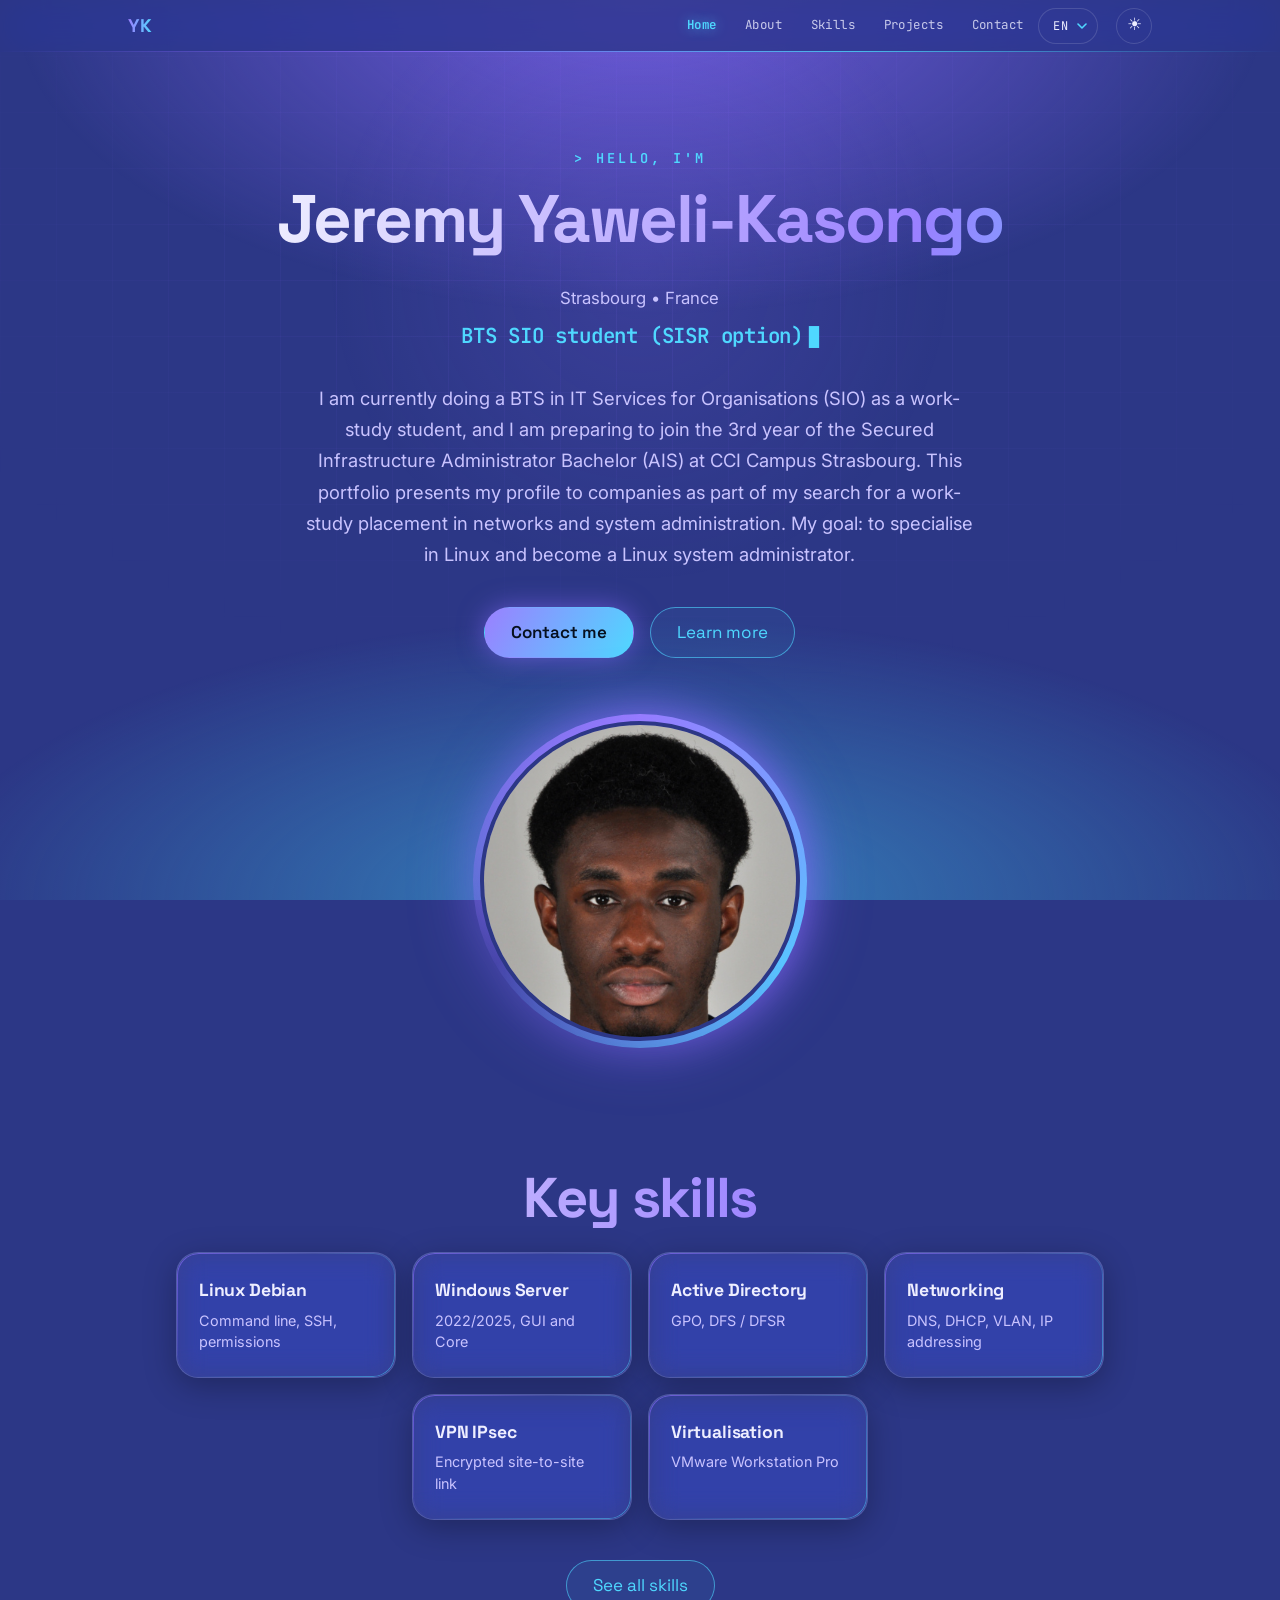
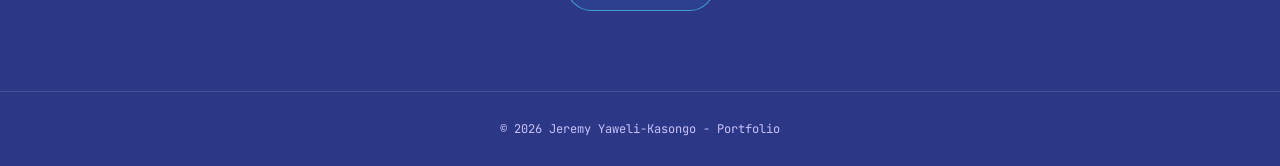
==== index.html @ b3142690 "Theme bleu plus clair Co-Authored-By: Claude Sonnet 5.5 <noreply@anthropic.com>" ====
<!DOCTYPE html>
<html lang="fr">
<head>
    <meta charset="UTF-8">
    <meta name="viewport" content="width=device-width, initial-scale=1.0">
    <meta name="description" content="Portfolio de Jeremy Yaweli-Kasongo, étudiant en BTS SIO à Strasbourg, en recherche d'alternance en réseaux et administration système.">
    <meta name="theme-color" content="#2c3786">
    <meta property="og:type" content="website">
    <meta property="og:locale" content="fr_FR">
    <meta property="og:title" content="Accueil - Portfolio Jeremy Yaweli-Kasongo">
    <meta property="og:description" content="Portfolio de Jeremy Yaweli-Kasongo, étudiant en BTS SIO à Strasbourg, en recherche d'alternance en réseaux et administration système.">
    <meta property="og:url" content="https://yaweli-kasongo.github.io/portfolio/">
    <meta property="og:image" content="https://yaweli-kasongo.github.io/portfolio/jeremy-photo.jpg">
    <meta name="twitter:card" content="summary">
    <link rel="icon" href="data:image/svg+xml,%3Csvg xmlns=%27http://www.w3.org/2000/svg%27 viewBox=%270 0 64 64%27%3E%3Crect width=%2764%27 height=%2764%27 rx=%2714%27 fill=%27%23161b45%27/%3E%3Ctext x=%2732%27 y=%2743%27 font-family=%27monospace%27 font-size=%2730%27 font-weight=%27bold%27 text-anchor=%27middle%27 fill=%27%239a80ff%27%3EYK%3C/text%3E%3C/svg%3E">
    <title>Accueil - Portfolio Jeremy Yaweli-Kasongo</title>
        <link rel="preconnect" href="https://fonts.googleapis.com">
    <link rel="preconnect" href="https://fonts.gstatic.com" crossorigin>
    <link href="https://fonts.googleapis.com/css2?family=Inter:wght@400;600;700&family=Space+Grotesk:wght@500;600;700&family=JetBrains+Mono:wght@400;500&family=Noto+Sans+Arabic:wght@400;600;700&display=swap" rel="stylesheet">
    <link rel="stylesheet" href="style.css?v=13">
    <script src="i18n.js?v=12"></script>
    <script src="script.js?v=13"></script>
</head>
<body>

<a class="skip-link" href="#contenu">Aller au contenu</a>
<div class="scanlines"></div>

<header class="navbar">
    <div class="logo">YK</div>
    <select id="lang-select" class="lang-select" aria-label="Langue">
        <option value="fr">FR</option>
        <option value="en">EN</option>
        <option value="de">DE</option>
        <option value="es">ES</option>
        <option value="pt">PT</option>
        <option value="el">EL</option>
        <option value="ru">RU</option>
        <option value="ar">AR</option>
    </select>
    <button type="button" id="theme-btn" class="theme-btn" aria-label="Changer de thème"></button>
    <input type="checkbox" id="menu-toggle" class="menu-toggle" aria-label="Ouvrir le menu">
    <label for="menu-toggle" class="menu-btn" aria-hidden="true"><span></span></label>
    <nav aria-label="Navigation principale">
        <a href="index.html" class="active" aria-current="page">Accueil</a>
        <a href="about.html">À propos</a>
        <a href="services.html">Compétences</a>
        <a href="projects.html">Projets</a>
        <a href="contact.html">Contact</a>
    </nav>
</header>

<main id="contenu">
<section class="hero">
    <div class="hero-left">
        <p class="hello">Bonjour, je suis</p>
        <h1 class="name">Jeremy Yaweli-Kasongo</h1>
        <p class="location">Strasbourg • France</p>
        <p class="role">Étudiant en BTS SIO option SISR</p>

        <p class="hero-text">
            Actuellement en BTS Services Informatiques aux Organisations en alternance,
            je me prépare à intégrer la 3e année du Bachelor Administrateur d’Infrastructures Sécurisées
            à la CCI Campus Strasbourg.
            Ce portfolio a été créé pour présenter mon profil aux entreprises dans le cadre de ma recherche
            d’alternance en réseaux et administration système.
            Mon objectif : me spécialiser dans Linux et devenir administrateur système Linux.
        </p>

        <div class="hero-buttons">
            <a href="contact.html" class="btn primary">Me contacter</a>
            <a href="about.html" class="btn secondary">En savoir plus</a>
        </div>
    </div>

    <div class="hero-right">
        <div class="photo-frame">
            <img src="jeremy-photo.jpg" alt="Photo de Jeremy Yaweli-Kasongo">
        </div>
    </div>
</section>

<section class="section skills" id="competences-cles">
    <h2>Compétences clés</h2>
    <div class="chips">
        <div class="chip"><strong>Linux Debian</strong><span>Ligne de commande, SSH, permissions</span></div>
        <div class="chip"><strong>Windows Server</strong><span>2022/2025, GUI et Core</span></div>
        <div class="chip"><strong>Active Directory</strong><span>GPO, DFS / DFSR</span></div>
        <div class="chip"><strong>Réseau</strong><span>DNS, DHCP, VLAN, adressage IP</span></div>
        <div class="chip"><strong>VPN IPsec</strong><span>Liaison chiffrée inter-sites</span></div>
        <div class="chip"><strong>Virtualisation</strong><span>VMware Workstation Pro</span></div>
    </div>
    <p class="more"><a class="btn secondary" href="services.html">Voir toutes les compétences</a></p>
</section></main>

<footer>
    <p>© 2026 Jeremy Yaweli-Kasongo - Portfolio</p>
</footer>

</body>
</html>
---- style.css ----
:root {
    --bg: #2c3786;
    --surface: #3b46a3;
    --text: #eeeeff;
    --text-soft: #c9c3ff;
    --line: rgba(255, 255, 255, 0.14);
    --accent: #9a80ff;
    --accent-rgb: 138, 107, 255;
    --accent-hover: #b6a6ff;
    --accent-text: #b6a6ff;
    --on-accent: #0c0e24;
    --nav-bg: rgba(44, 55, 134, 0.82);
    --glow: 1;
    --radius: 28px;
    --font: -apple-system, BlinkMacSystemFont, "SF Pro Display", "SF Pro Text", "Inter", "Segoe UI", Helvetica, Arial, sans-serif;
}
/* Thème clair (bouton soleil/lune) */
:root[data-theme="light"] {
    --bg: #f4f5ff;
    --surface: #ffffff;
    --text: #1d1d3a;
    --text-soft: #4c4c78;
    --line: rgba(29, 29, 58, 0.14);
    --accent: #6f4fe0;
    --accent-rgb: 111, 79, 224;
    --accent-hover: #5a3fd0;
    --accent-text: #5a3fd0;
    --on-accent: #ffffff;
    --nav-bg: rgba(244, 245, 255, 0.82);
    --glow: 0.3;
}

/* ---------------- GLOBAL ---------------- */

* {
    box-sizing: border-box;
}

html, body {
    margin: 0;
    padding: 0;
}

html {
    scroll-behavior: smooth;
    scrollbar-color: var(--accent) var(--bg);
    scrollbar-width: thin;
}

body {
    font-family: var(--font);
    background: var(--bg);
    color: var(--text);
    overflow-x: hidden;
    min-height: 100vh;
    display: flex;
    flex-direction: column;
    -webkit-font-smoothing: antialiased;
    -moz-osx-font-smoothing: grayscale;
    line-height: 1.5;
}

main {
    flex: 1;
}

a {
    color: var(--accent-text);
}

a:focus-visible,
.btn:focus-visible {
    outline: 3px solid rgba(var(--accent-rgb), 0.7);
    outline-offset: 3px;
    border-radius: 6px;
}

/* Lueurs de fond violette et bleue */
body::before {
    content: "";
    position: fixed;
    inset: 0;
    z-index: -1;
    pointer-events: none;
    background:
        radial-gradient(ellipse 70% 50% at 50% 0%, rgba(var(--accent-rgb), 0.7), transparent 70%),
        radial-gradient(ellipse 80% 45% at 50% 100%, rgba(60, 180, 225, 0.6), transparent 70%);
    opacity: var(--glow);
}

::-webkit-scrollbar { width: 10px; }
::-webkit-scrollbar-track { background: var(--bg); }
::-webkit-scrollbar-thumb { background: var(--accent); border-radius: 6px; }

/* Effet scanlines retiré dans ce style (l'élément reste dans le HTML) */
.scanlines {
    display: none;
}

/* Lien d'évitement (accessibilité clavier) */
.skip-link {
    position: absolute;
    left: 12px;
    top: -60px;
    z-index: 1000;
    padding: 10px 16px;
    border-radius: 980px;
    background: var(--accent);
    color: var(--on-accent);
    font-weight: 600;
    text-decoration: none;
    transition: top 0.2s;
}

.skip-link:focus {
    top: 12px;
}

/* ---------------- NAVBAR ---------------- */

.navbar {
    position: sticky;
    top: 0;
    z-index: 100;
    display: flex;
    justify-content: space-between;
    align-items: center;
    min-height: 52px;
    padding: 0 max(22px, calc((100vw - 1024px) / 2));
    background: var(--nav-bg);
    -webkit-backdrop-filter: saturate(180%) blur(20px);
    backdrop-filter: saturate(180%) blur(20px);
    border-bottom: 1px solid var(--line);
}

.logo {
    font-size: 1.15rem;
    font-weight: 600;
    letter-spacing: -0.01em;
    color: var(--text);
}

.logo span {
    color: var(--accent);
}

.navbar nav {
    display: flex;
    gap: 28px;
}

.navbar nav a {
    color: var(--text);
    opacity: 0.8;
    font-size: 0.8125rem;
    text-decoration: none;
    transition: opacity 0.2s;
}

.navbar nav a:hover,
.navbar nav a.active {
    opacity: 1;
}

.navbar nav a.active {
    font-weight: 600;
}

/* Bouton menu (mobile) : masqué sur ordinateur */
.menu-toggle,
.menu-btn {
    display: none;
}

/* ---------------- HERO ---------------- */

.hero {
    display: flex;
    flex-direction: column;
    align-items: center;
    justify-content: center;
    gap: 56px;
    padding: 96px 22px 80px;
    text-align: center;
}

.hero-left {
    max-width: 820px;
    animation: fadeUp 0.9s ease both;
}

.hello {
    margin: 0 0 10px;
    font-size: 1.3rem;
    font-weight: 600;
    color: var(--text-soft);
}

.name {
    margin: 0;
    font-size: clamp(2rem, 7.4vw, 5rem);
    font-weight: 700;
    letter-spacing: -0.03em;
    line-height: 1.05;
    white-space: nowrap;
    color: var(--text);
}

.location {
    margin: 18px 0 0;
    font-size: 1.05rem;
    color: var(--text-soft);
}

.role {
    margin: 8px 0 0;
    font-size: clamp(1.15rem, 2.4vw, 1.6rem);
    font-weight: 600;
    letter-spacing: -0.01em;
    color: var(--accent-text);
}

.hero-text {
    max-width: 680px;
    margin: 32px auto 0;
    font-size: 1.15rem;
    line-height: 1.7;
    color: var(--text-soft);
}

/* ---------------- BOUTONS ---------------- */

.hero-buttons {
    margin-top: 36px;
    display: flex;
    gap: 16px;
    justify-content: center;
    flex-wrap: wrap;
}

.btn {
    display: inline-block;
    padding: 12px 26px;
    border-radius: 980px;
    font-size: 1.0625rem;
    font-weight: 400;
    text-decoration: none;
    border: 1px solid transparent;
    transition: background 0.25s, color 0.25s, border-color 0.25s;
}

.btn.primary {
    background: var(--accent);
    color: var(--on-accent);
}

.btn.primary:hover {
    background: var(--accent-hover);
}

.btn.secondary {
    color: var(--accent-text);
    border-color: var(--accent-text);
    background: transparent;
}

.btn.secondary:hover {
    background: var(--accent-text);
    color: var(--on-accent);
}

/* ---------------- PHOTO ---------------- */

.hero-right {
    display: flex;
    justify-content: center;
    animation: fadeUp 1.1s 0.15s ease both;
}

.photo-frame {
    width: 320px;
    height: 320px;
    border-radius: 50%;
    overflow: hidden;
    background: var(--surface);
    box-shadow: 0 0 60px rgba(var(--accent-rgb), 0.45), 0 30px 60px rgba(0, 0, 0, 0.35);
}

.photo-frame img {
    width: 100%;
    height: 100%;
    object-fit: cover;
    object-position: center 20%;
    display: block;
}

/* ---------------- SECTIONS ---------------- */

.section {
    max-width: 1080px;
    margin: 0 auto;
    padding: 96px 22px 80px;
    text-align: center;
    min-height: 55vh;
    animation: fadeUp 0.8s ease both;
}

.section h2 {
    margin: 0 0 24px;
    font-size: clamp(2rem, 5.2vw, 3.5rem);
    font-weight: 700;
    letter-spacing: -0.03em;
    line-height: 1.08;
    color: var(--text);
}

.section .text {
    max-width: 760px;
    margin: 0 auto 56px;
    font-size: 1.2rem;
    line-height: 1.7;
    color: var(--text-soft);
}

/* ---------------- CARTES ---------------- */

.cards {
    display: flex;
    flex-wrap: wrap;
    gap: 24px;
    justify-content: center;
}

.card {
    width: 320px;
    padding: 36px 32px;
    border-radius: var(--radius);
    background: var(--surface);
    text-align: left;
    transition: transform 0.35s ease, box-shadow 0.35s ease;
}

.card:hover {
    transform: scale(1.02);
    box-shadow: 0 0 40px rgba(var(--accent-rgb), 0.35), 0 18px 40px rgba(0, 0, 0, 0.3);
}

.card.wide {
    width: 100%;
    max-width: 500px;
    padding: 40px 36px;
}

.card h3 {
    margin: 0 0 14px;
    font-size: 1.4rem;
    font-weight: 700;
    letter-spacing: -0.015em;
    line-height: 1.25;
    color: var(--text);
}

.card.wide h3 {
    font-size: 1.6rem;
}

.card p {
    margin: 0 0 16px;
    font-size: 1.0625rem;
    line-height: 1.65;
    color: var(--text-soft);
}

.card ul {
    margin: 0 0 20px;
    padding-left: 20px;
    font-size: 1.0625rem;
    line-height: 1.65;
    color: var(--text-soft);
}

.card li {
    margin-bottom: 12px;
}

.card li:last-child {
    margin-bottom: 0;
}

.card li::marker {
    color: var(--accent);
}

/* Petit titre au-dessus des cartes projet */
.badge {
    display: block;
    margin-bottom: 10px;
    font-size: 0.8125rem;
    font-weight: 600;
    letter-spacing: 0.02em;
    text-transform: uppercase;
    color: var(--accent-hover);
}

/* Étiquettes d'outils (page Projets) */
.tags {
    display: flex;
    flex-wrap: wrap;
    gap: 8px;
    margin-top: 24px;
}

.tag {
    padding: 5px 12px;
    border-radius: 980px;
    background: rgba(var(--accent-rgb), 0.12);
    border: 1px solid rgba(var(--accent-rgb), 0.45);
    font-size: 0.8125rem;
    color: var(--text);
}

/* Liste de coordonnées (page Contact) */
.contact-list {
    list-style: none;
    margin: 0;
    padding: 0;
    font-size: 1.0625rem;
    line-height: 2.1;
}

.contact-list .label {
    font-weight: 600;
    color: var(--text);
}

.contact-list a {
    color: var(--accent-text);
    text-decoration: none;
}

.contact-list a:hover {
    text-decoration: underline;
}

/* ---------------- FOOTER ---------------- */

footer {
    padding: 28px 22px;
    border-top: 1px solid var(--line);
    text-align: center;
    font-size: 0.8125rem;
    color: var(--text-soft);
}

footer p {
    margin: 0;
}

/* ---------------- ANIMATIONS ---------------- */

@keyframes fadeUp {
    from { opacity: 0; transform: translateY(24px); }
    to   { opacity: 1; transform: none; }
}

/* Respect des préférences d'accessibilité */
@media (prefers-reduced-motion: reduce) {
    *, *::before, *::after {
        animation: none !important;
        transition: none !important;
    }
}

/* ---------------- RESPONSIVE ---------------- */

@media (max-width: 900px) {
    .hero {
        padding: 64px 22px 56px;
        gap: 40px;
    }

    .photo-frame {
        width: 240px;
        height: 240px;
    }

    .section {
        padding: 64px 20px 56px;
    }

    .card {
        width: 100%;
        max-width: 480px;
    }
}

/* ---------------- MENU MOBILE ---------------- */

@media (max-width: 700px) {
    .navbar {
        flex-wrap: wrap;
        padding: 0 20px;
    }

    .logo {
        line-height: 52px;
    }

    .menu-toggle {
        display: block;
        position: absolute;
        top: 4px;
        right: 12px;
        width: 44px;
        height: 44px;
        margin: 0;
        opacity: 0;
        z-index: 2;
        cursor: pointer;
    }

    .menu-btn {
        display: flex;
        align-items: center;
        justify-content: center;
        width: 44px;
        height: 44px;
    }

    .menu-btn span,
    .menu-btn span::before,
    .menu-btn span::after {
        content: "";
        display: block;
        width: 18px;
        height: 1.5px;
        background: var(--text);
        position: relative;
        transition: transform 0.3s, background 0.3s;
    }

    .menu-btn span::before { position: absolute; top: -6px; }
    .menu-btn span::after  { position: absolute; top: 6px; }

    .menu-toggle:focus-visible + .menu-btn {
        outline: 3px solid rgba(var(--accent-rgb), 0.7);
        border-radius: 8px;
    }

    .navbar nav {
        display: none;
        width: 100%;
        flex-direction: column;
        gap: 0;
        padding-bottom: 12px;
    }

    .menu-toggle:checked ~ nav {
        display: flex;
    }

    .menu-toggle:checked + .menu-btn span {
        background: transparent;
    }

    .menu-toggle:checked + .menu-btn span::before {
        top: 0;
        transform: rotate(45deg);
    }

    .menu-toggle:checked + .menu-btn span::after {
        top: 0;
        transform: rotate(-45deg);
    }

    .navbar nav a {
        padding: 14px 0;
        font-size: 1.0625rem;
        border-top: 1px solid var(--line);
    }
}

/* ---------------- BOUTON THEME ---------------- */

.logo {
    margin-right: auto;
}

.navbar nav {
    order: 2;
}

.theme-btn {
    order: 3;
    width: 36px;
    height: 36px;
    margin-left: 18px;
    padding: 0;
    border: 1px solid var(--line);
    border-radius: 50%;
    background: transparent;
    color: var(--text);
    font-size: 1.05rem;
    line-height: 1;
    cursor: pointer;
    transition: background 0.2s, border-color 0.2s;
}

.theme-btn:hover {
    background: rgba(var(--accent-rgb), 0.15);
    border-color: var(--accent);
}

.theme-btn:focus-visible {
    outline: 3px solid rgba(var(--accent-rgb), 0.7);
    outline-offset: 2px;
}

/* ---------------- COMPETENCES CLES (accueil) ---------------- */

.section.skills {
    min-height: 0;
    padding-top: 40px;
}

.chips {
    display: flex;
    flex-wrap: wrap;
    gap: 16px;
    justify-content: center;
    margin-bottom: 40px;
}

.chip {
    display: flex;
    flex-direction: column;
    gap: 6px;
    width: 220px;
    padding: 24px 22px;
    border-radius: 22px;
    background: var(--surface);
    text-align: left;
    transition: transform 0.3s ease, box-shadow 0.3s ease;
}

.chip:hover {
    transform: translateY(-4px);
    box-shadow: 0 0 30px rgba(var(--accent-rgb), 0.35);
}

.chip strong {
    font-size: 1.1rem;
    letter-spacing: -0.01em;
    color: var(--text);
}

.chip span {
    font-size: 0.9rem;
    line-height: 1.5;
    color: var(--text-soft);
}

.more {
    margin: 0;
}

@media (max-width: 700px) {
    .theme-btn {
        position: absolute;
        top: 8px;
        right: 60px;
        margin: 0;
    }

    .chip {
        width: 100%;
        max-width: 420px;
    }
}
/* =====================================================================
   THEME FUTURISTE (par-dessus la mise en page Apple)
   ===================================================================== */

:root {
    --cyan: #4fd8ff;
    --cyan-rgb: 79, 216, 255;
    --glass: rgba(255, 255, 255, 0.06);
    --glass-border: rgba(255, 255, 255, 0.14);
    --card-shadow: 0 8px 32px rgba(0, 0, 0, 0.28);
    --on-grad: #06101f;
    --font-head: "Space Grotesk", "Inter", -apple-system, "Segoe UI", sans-serif;
    --font-mono: "JetBrains Mono", "Consolas", monospace;
}

:root[data-theme="light"] {
    --cyan: #0b7da3;
    --cyan-rgb: 11, 125, 163;
    --glass: rgba(255, 255, 255, 0.7);
    --glass-border: rgba(111, 79, 224, 0.28);
    --card-shadow: 0 8px 28px rgba(60, 40, 140, 0.14);
    --on-grad: #ffffff;
}

::selection {
    background: rgba(var(--accent-rgb), 0.45);
    color: var(--text);
}

h1, h2, h3, .logo, .btn, .chip strong {
    font-family: var(--font-head);
}

/* ---- Fond : grille animée + halo qui suit la souris ---- */
.scanlines {
    display: block;
    position: fixed;
    inset: 0;
    z-index: -1;
    pointer-events: none;
    background-image:
        linear-gradient(rgba(var(--accent-rgb), 0.09) 1px, transparent 1px),
        linear-gradient(90deg, rgba(var(--accent-rgb), 0.09) 1px, transparent 1px);
    background-size: 56px 56px;
    -webkit-mask-image: radial-gradient(ellipse 80% 70% at 50% 25%, #000 15%, transparent 75%);
    mask-image: radial-gradient(ellipse 80% 70% at 50% 25%, #000 15%, transparent 75%);
    animation: gridDrift 24s linear infinite;
}

@keyframes gridDrift {
    to { background-position: 56px 56px; }
}

body::after {
    content: "";
    position: fixed;
    inset: 0;
    z-index: -1;
    pointer-events: none;
    background: radial-gradient(520px circle at var(--mx, 50%) var(--my, 30%), rgba(var(--accent-rgb), 0.16), transparent 60%);
}

/* ---- Barre de navigation ---- */
.navbar {
    border-bottom: 1px solid transparent;
    border-image: linear-gradient(90deg, transparent, rgba(var(--accent-rgb), 0.8), rgba(var(--cyan-rgb), 0.8), transparent) 1;
}

.logo {
    font-weight: 700;
    letter-spacing: 0.06em;
    background: linear-gradient(90deg, var(--accent), var(--cyan));
    -webkit-background-clip: text;
    background-clip: text;
    color: transparent;
}

.navbar nav a {
    font-family: var(--font-mono);
    font-size: 0.78rem;
    letter-spacing: 0.04em;
}

.navbar nav a.active {
    color: var(--cyan);
    text-shadow: 0 0 12px rgba(var(--cyan-rgb), 0.6);
}

/* ---- Accueil ---- */
.hello {
    font-family: var(--font-mono);
    font-size: 0.85rem;
    letter-spacing: 0.22em;
    text-transform: uppercase;
    color: var(--cyan);
}

.hello::before {
    content: "> ";
}

.name {
    background: linear-gradient(100deg, var(--text) 0%, var(--accent) 40%, var(--cyan) 65%, var(--text) 100%);
    background-size: 220% auto;
    -webkit-background-clip: text;
    background-clip: text;
    color: transparent;
    animation: shine 9s linear infinite;
}

@keyframes shine {
    to { background-position: 220% center; }
}

.role {
    font-family: var(--font-mono);
    font-size: clamp(1rem, 2.2vw, 1.3rem);
    color: var(--cyan);
}

.role::after {
    content: "\2588";
    margin-left: 6px;
    font-size: 0.8em;
    animation: blink 1.1s steps(1) infinite;
}

@keyframes blink {
    50% { opacity: 0; }
}

/* Anneau lumineux qui tourne autour de la photo */
.hero-right {
    position: relative;
    padding: 7px;
}

.hero-right::before {
    content: "";
    position: absolute;
    inset: 0;
    border-radius: 50%;
    background: conic-gradient(from 0deg, var(--accent), var(--cyan), rgba(var(--accent-rgb), 0.1), var(--accent));
    filter: drop-shadow(0 0 20px rgba(var(--accent-rgb), 0.7));
    animation: spin 6s linear infinite;
}

@keyframes spin {
    to { transform: rotate(360deg); }
}

.photo-frame {
    position: relative;
    z-index: 1;
    border: 4px solid var(--bg);
    box-shadow: 0 0 70px rgba(var(--accent-rgb), 0.45);
}

/* ---- Titres de sections ---- */
.section h2 {
    background: linear-gradient(90deg, var(--text), var(--accent) 65%, var(--cyan));
    -webkit-background-clip: text;
    background-clip: text;
    color: transparent;
}

/* ---- Cartes en verre avec bordure lumineuse ---- */
.card,
.chip {
    position: relative;
    background: var(--glass);
    border: 1px solid var(--glass-border);
    -webkit-backdrop-filter: blur(14px) saturate(140%);
    backdrop-filter: blur(14px) saturate(140%);
    box-shadow: var(--card-shadow), inset 0 1px 0 rgba(255, 255, 255, 0.08);
}

.card::before,
.chip::before {
    content: "";
    position: absolute;
    inset: 0;
    border-radius: inherit;
    padding: 1px;
    background: linear-gradient(135deg, rgba(var(--accent-rgb), 0.9), transparent 40%, rgba(var(--cyan-rgb), 0.7));
    -webkit-mask: linear-gradient(#000 0 0) content-box, linear-gradient(#000 0 0);
    -webkit-mask-composite: xor;
    mask: linear-gradient(#000 0 0) content-box exclude, linear-gradient(#000 0 0);
    pointer-events: none;
    opacity: 0.75;
    transition: opacity 0.3s;
}

.card:hover,
.chip:hover {
    transform: translateY(-6px);
    box-shadow: 0 0 44px rgba(var(--accent-rgb), 0.4), 0 18px 40px rgba(0, 0, 0, 0.3);
}

.card:hover::before,
.chip:hover::before {
    opacity: 1;
}

.badge {
    font-family: var(--font-mono);
    font-size: 0.72rem;
    letter-spacing: 0.08em;
    padding: 3px 10px;
    border: 1px solid rgba(var(--cyan-rgb), 0.45);
    border-radius: 6px;
    background: rgba(var(--cyan-rgb), 0.1);
    color: var(--cyan);
}

.tag {
    font-family: var(--font-mono);
    font-size: 0.75rem;
    background: rgba(var(--accent-rgb), 0.14);
    border: 1px solid rgba(var(--accent-rgb), 0.4);
    color: var(--text);
}

/* ---- Boutons ---- */
.btn.primary {
    border-color: transparent;
    background: linear-gradient(120deg, var(--accent), var(--cyan));
    color: var(--on-grad);
    font-weight: 600;
    box-shadow: 0 0 26px rgba(var(--accent-rgb), 0.55);
}

.btn.primary:hover {
    background: linear-gradient(120deg, var(--accent), var(--cyan));
    transform: translateY(-3px);
    box-shadow: 0 0 40px rgba(var(--cyan-rgb), 0.6);
}

.btn.secondary {
    color: var(--cyan);
    border-color: rgba(var(--cyan-rgb), 0.6);
    background: rgba(var(--cyan-rgb), 0.06);
}

.btn.secondary:hover {
    background: rgba(var(--cyan-rgb), 0.18);
    color: var(--text);
    transform: translateY(-3px);
    box-shadow: 0 0 28px rgba(var(--cyan-rgb), 0.4);
}

.contact-list .label {
    font-family: var(--font-mono);
    color: var(--cyan);
}

footer {
    font-family: var(--font-mono);
    font-size: 0.75rem;
}

/* ---- Apparition au defilement (ajoutee par script.js) ---- */
.reveal {
    opacity: 0;
    transform: translateY(28px);
    transition: opacity 0.7s ease, transform 0.7s ease;
}

.reveal.in {
    opacity: 1;
    transform: none;
}
/* Evite un double fondu : les elements apparaissent un par un via script.js */
.section {
    animation: none;
}

/* =====================================================================
   MISES EN PAGE PROPRES A CHAQUE PAGE
   ===================================================================== */

/* ---- Elements communs : pastilles ---- */
.pills {
    display: flex;
    flex-wrap: wrap;
    gap: 10px;
    justify-content: center;
}

.pill {
    padding: 8px 16px;
    border-radius: 999px;
    background: rgba(var(--accent-rgb), 0.14);
    border: 1px solid rgba(var(--accent-rgb), 0.4);
    font-size: 0.92rem;
    line-height: 1.4;
    color: var(--text);
}

.sub {
    margin: 48px 0 18px;
    font-family: var(--font-mono);
    font-size: 0.85rem;
    letter-spacing: 0.2em;
    text-transform: uppercase;
    color: var(--cyan);
}

/* ---- A PROPOS : frise chronologique ---- */
.timeline {
    position: relative;
    list-style: none;
    max-width: 880px;
    margin: 0 auto 48px;
    padding: 0;
    text-align: left;
}

.timeline::before {
    content: "";
    position: absolute;
    top: 14px;
    bottom: 14px;
    left: calc(170px + 14px);
    width: 2px;
    background: linear-gradient(var(--accent), var(--cyan));
    opacity: 0.6;
}

.tl-item {
    display: grid;
    grid-template-columns: 170px 28px 1fr;
    align-items: start;
    margin-bottom: 22px;
}

.tl-date {
    padding: 18px 12px 0 0;
    text-align: right;
    font-family: var(--font-mono);
    font-size: 0.8rem;
    line-height: 1.4;
    color: var(--cyan);
}

.tl-dot {
    position: relative;
    z-index: 1;
    width: 14px;
    height: 14px;
    margin: 22px auto 0;
    border-radius: 50%;
    background: var(--cyan);
    box-shadow: 0 0 14px rgba(var(--cyan-rgb), 0.9);
}

.tl-item.next .tl-dot {
    background: var(--accent);
    box-shadow: 0 0 18px rgba(var(--accent-rgb), 1);
    animation: pulseDot 2s ease-in-out infinite;
}

@keyframes pulseDot {
    50% { transform: scale(1.5); }
}

.timeline .card {
    width: auto;
    padding: 18px 24px;
}

.timeline .card h3 {
    margin: 0 0 4px;
    font-size: 1.1rem;
}

.timeline .card p {
    margin: 0;
    font-size: 0.95rem;
    color: var(--text-soft);
}

.timeline .tl-item.next .card {
    border-color: rgba(var(--accent-rgb), 0.7);
    box-shadow: 0 0 34px rgba(var(--accent-rgb), 0.3);
}

.goal {
    width: auto;
    max-width: 780px;
    margin: 0 auto;
    padding: 36px 40px;
    text-align: center;
}

.goal h3 {
    font-size: 1.5rem;
    background: linear-gradient(90deg, var(--accent), var(--cyan));
    -webkit-background-clip: text;
    background-clip: text;
    color: transparent;
}

.goal p {
    font-size: 1.1rem;
    margin-bottom: 12px;
}

.goal p:last-child {
    margin-bottom: 0;
    color: var(--text);
    font-weight: 600;
}

/* ---- COMPETENCES : grille de blocs ---- */
.skill-grid {
    display: grid;
    grid-template-columns: repeat(auto-fit, minmax(300px, 1fr));
    gap: 22px;
    max-width: 1040px;
    margin: 0 auto;
}

.skill-block {
    width: auto;
    padding: 28px 26px;
}

.skill-block .pills {
    justify-content: flex-start;
}

.skill-block .num {
    display: block;
    margin-bottom: 6px;
    font-family: var(--font-mono);
    font-size: 0.8rem;
    letter-spacing: 0.2em;
    color: var(--cyan);
}

.skill-block h3 {
    margin-bottom: 16px;
    font-size: 1.35rem;
}

/* ---- PROJETS : grands panneaux a deux colonnes ---- */
.case-list {
    display: flex;
    flex-direction: column;
    gap: 28px;
    max-width: 1040px;
    margin: 0 auto;
}

.case {
    display: grid;
    grid-template-columns: 1fr 1fr;
    gap: 36px;
    width: 100%;
    padding: 38px 40px;
    text-align: left;
}

.case:nth-child(even) .case-head {
    order: 2;
}

.case:hover {
    transform: translateY(-3px);
}

.case h3 {
    font-size: 1.55rem;
    line-height: 1.25;
}

.case-points {
    margin: 0;
    align-self: center;
}

.case-points li {
    margin-bottom: 14px;
}

/* ---- CONTACT : grande carte centrale ---- */
.contact-card {
    width: auto;
    max-width: 640px;
    margin: 0 auto;
    padding: 44px 40px;
    text-align: center;
}

.contact-actions {
    display: flex;
    flex-wrap: wrap;
    gap: 14px;
    justify-content: center;
    margin-bottom: 32px;
}

.contact-card .contact-list {
    padding-top: 24px;
    border-top: 1px solid var(--glass-border);
    text-align: left;
    display: inline-block;
}

/* ---- Mobile ---- */
@media (max-width: 800px) {
    .case {
        grid-template-columns: 1fr;
        gap: 22px;
        padding: 28px 24px;
    }

    .case:nth-child(even) .case-head {
        order: 0;
    }
}

@media (max-width: 700px) {
    .timeline::before {
        left: 11px;
    }

    .tl-item {
        grid-template-columns: 24px 1fr;
        grid-template-areas: "dot date" "dot body";
        column-gap: 12px;
    }

    .tl-dot { grid-area: dot; margin: 6px 0 0; }
    .tl-date { grid-area: date; padding: 0 0 6px; text-align: left; }
    .tl-body { grid-area: body; }

    .goal,
    .contact-card {
        padding: 28px 22px;
    }

    .skill-grid {
        grid-template-columns: 1fr;
    }
}
/* ---- Liste de choix de la langue ---- */
.lang-select {
    order: 3;
    height: 36px;
    margin-left: 14px;
    padding: 0 28px 0 14px;
    border: 1px solid var(--line);
    border-radius: 999px;
    background-color: transparent;
    background-image: url("data:image/svg+xml,%3Csvg xmlns='http://www.w3.org/2000/svg' width='10' height='6' viewBox='0 0 10 6'%3E%3Cpath d='M1 1l4 4 4-4' fill='none' stroke='%234fd8ff' stroke-width='1.6' stroke-linecap='round' stroke-linejoin='round'/%3E%3C/svg%3E");
    background-repeat: no-repeat;
    background-position: right 10px center;
    color: var(--text);
    font-family: var(--font-mono);
    font-size: 0.75rem;
    letter-spacing: 0.06em;
    cursor: pointer;
    -webkit-appearance: none;
    appearance: none;
    transition: background-color 0.2s, border-color 0.2s;
}

.lang-select:hover {
    background-color: rgba(var(--accent-rgb), 0.15);
    border-color: var(--accent);
}

.lang-select:focus-visible {
    outline: 3px solid rgba(var(--accent-rgb), 0.7);
    outline-offset: 2px;
}

.lang-select option {
    background: #2c3786;
    color: #eeeeff;
}

:root[data-theme="light"] .lang-select option {
    background: #ffffff;
    color: #1d1d3a;
}

@media (max-width: 700px) {
    .lang-select {
        position: absolute;
        top: 8px;
        right: 108px;
        margin: 0;
    }
}
/* =====================================================================
   LANGUES : police arabe et affichage de droite a gauche (RTL)
   ===================================================================== */

:root[lang="ar"] {
    --font: "Noto Sans Arabic", "Segoe UI", Tahoma, sans-serif;
    --font-head: "Noto Sans Arabic", "Segoe UI", Tahoma, sans-serif;
    --font-mono: "Noto Sans Arabic", "Segoe UI", Tahoma, sans-serif;
}

/* L'espacement entre lettres casse la liaison des lettres arabes */
:root[lang="ar"] * {
    letter-spacing: 0 !important;
}

:root[dir="rtl"] .logo { margin-right: 0; margin-left: auto; }
:root[dir="rtl"] .theme-btn,
:root[dir="rtl"] .lang-select { margin-left: 0; margin-right: 14px; }

:root[dir="rtl"] .lang-select {
    padding: 0 14px 0 28px;
    background-position: left 10px center;
}

:root[dir="rtl"] .card,
:root[dir="rtl"] .case,
:root[dir="rtl"] .skill-block,
:root[dir="rtl"] .timeline,
:root[dir="rtl"] .contact-card .contact-list {
    text-align: right;
}

:root[dir="rtl"] .card ul,
:root[dir="rtl"] .case-points {
    padding-left: 0;
    padding-right: 22px;
}

/* Frise : la ligne et les dates passent a droite */
:root[dir="rtl"] .timeline::before {
    left: auto;
    right: calc(170px + 14px);
}

:root[dir="rtl"] .tl-date {
    padding: 18px 0 0 12px;
    text-align: left;
}

@media (max-width: 700px) {
    :root[dir="rtl"] .timeline::before {
        right: 11px;
        left: auto;
    }

    :root[dir="rtl"] .tl-date {
        padding: 0 0 6px;
        text-align: right;
    }

    :root[dir="rtl"] .theme-btn,
    :root[dir="rtl"] .lang-select {
        margin: 0;
    }

    :root[dir="rtl"] .theme-btn { right: auto; left: 60px; }
    :root[dir="rtl"] .lang-select { right: auto; left: 108px; }
    :root[dir="rtl"] .menu-toggle { right: auto; left: 12px; }
}
/* ---- Correctif : le degrade du nom doit couvrir tout le texte (grand ecran) ---- */
.name {
    display: inline-block;
    max-width: none;
    padding: 0.06em 0.04em 0.16em;
    line-height: 1.12;
    font-size: clamp(1.7rem, 5.6vw, 4.2rem);
}

.hero-left {
    max-width: 960px;
}
/* ---- Frise : liste des missions dans une carte ---- */
.timeline .card ul.tl-points {
    margin: 12px 0 0;
    padding-left: 20px;
    font-size: 0.92rem;
    line-height: 1.55;
    color: var(--text-soft);
}

.timeline .card ul.tl-points li {
    margin-bottom: 6px;
}

:root[dir="rtl"] .timeline .card ul.tl-points {
    padding-left: 0;
    padding-right: 20px;
}
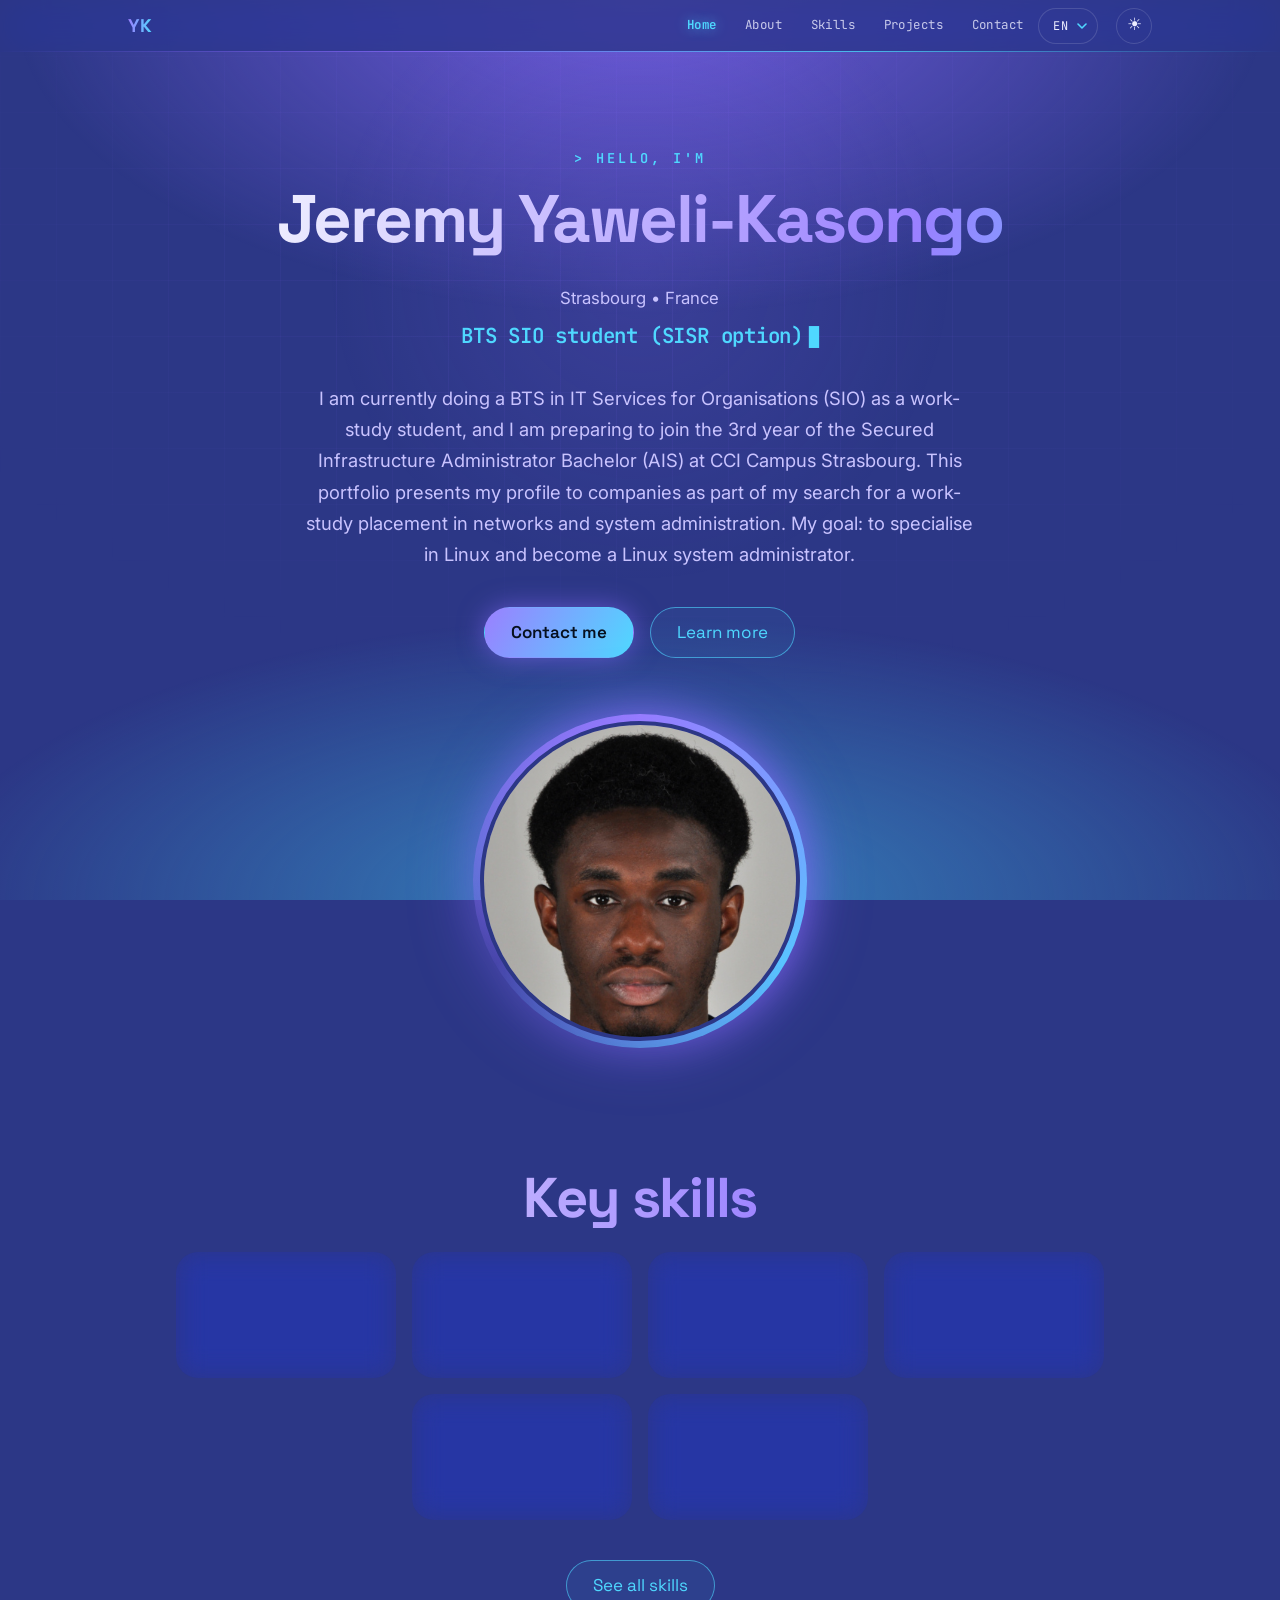
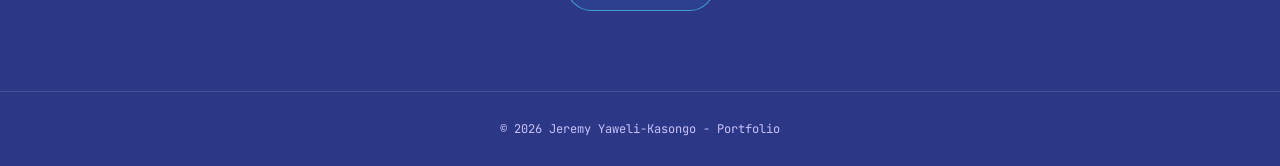
==== commit 726a8ba8: "Competences: blocs cliquables avec fenetre et fond assombri; correction og:image Co-Authored-By: Cla" ====
--- a/index.html
+++ b/index.html
@@ -17,9 +17,9 @@
         <link rel="preconnect" href="https://fonts.googleapis.com">
     <link rel="preconnect" href="https://fonts.gstatic.com" crossorigin>
     <link href="https://fonts.googleapis.com/css2?family=Inter:wght@400;600;700&family=Space+Grotesk:wght@500;600;700&family=JetBrains+Mono:wght@400;500&family=Noto+Sans+Arabic:wght@400;600;700&display=swap" rel="stylesheet">
-    <link rel="stylesheet" href="style.css?v=13">
-    <script src="i18n.js?v=12"></script>
-    <script src="script.js?v=13"></script>
+    <link rel="stylesheet" href="style.css?v=14">
+    <script src="i18n.js?v=14"></script>
+    <script src="script.js?v=14"></script>
 </head>
 <body>
 
--- a/style.css
+++ b/style.css
@@ -1371,4 +1371,167 @@
 :root[dir="rtl"] .timeline .card ul.tl-points {
     padding-left: 0;
     padding-right: 20px;
+}
+/* =====================================================================
+   COMPETENCES : blocs cliquables + fenetre avec fond assombri
+   ===================================================================== */
+
+.skill-block {
+    cursor: pointer;
+    min-height: 150px;
+    justify-content: space-between;
+}
+
+.skill-block:focus-visible {
+    outline: 3px solid rgba(var(--accent-rgb), 0.8);
+    outline-offset: 3px;
+}
+
+/* les pastilles sont lues dans le bloc mais affichees dans la fenetre */
+.skill-block .pills {
+    display: none;
+}
+
+.skill-block h3 {
+    margin-bottom: 18px;
+}
+
+.skill-block .hint {
+    display: inline-flex;
+    align-items: center;
+    gap: 6px;
+    font-family: var(--font-mono);
+    font-size: 0.78rem;
+    color: var(--cyan);
+}
+
+.skill-block .hint::after {
+    content: "\2192";
+    transition: transform 0.25s;
+}
+
+.skill-block:hover .hint::after {
+    transform: translateX(4px);
+}
+
+:root[dir="rtl"] .skill-block .hint::after {
+    content: "\2190";
+}
+
+:root[dir="rtl"] .skill-block:hover .hint::after {
+    transform: translateX(-4px);
+}
+
+.skill-dialog {
+    position: relative;
+    width: min(640px, calc(100% - 32px));
+    max-height: calc(100vh - 48px);
+    margin: auto;
+    padding: 40px 36px 36px;
+    border: 1px solid rgba(var(--accent-rgb), 0.6);
+    border-radius: var(--radius);
+    background: var(--surface);
+    color: var(--text);
+    text-align: left;
+    overflow: auto;
+    box-shadow: 0 0 60px rgba(var(--accent-rgb), 0.45), 0 30px 80px rgba(0, 0, 0, 0.55);
+}
+
+.skill-dialog[open] {
+    animation: dialogIn 0.28s ease;
+}
+
+.skill-dialog::backdrop {
+    background: rgba(2, 4, 24, 0.82);
+    -webkit-backdrop-filter: blur(6px);
+    backdrop-filter: blur(6px);
+    animation: backdropIn 0.28s ease;
+}
+
+.skill-dialog .num {
+    display: block;
+    margin-bottom: 6px;
+    font-family: var(--font-mono);
+    font-size: 0.8rem;
+    letter-spacing: 0.2em;
+    color: var(--cyan);
+}
+
+.skill-dialog h3 {
+    margin: 0 0 22px;
+    font-size: 1.7rem;
+    background: linear-gradient(90deg, var(--text), var(--accent) 70%, var(--cyan));
+    -webkit-background-clip: text;
+    background-clip: text;
+    color: transparent;
+}
+
+.skill-dialog .pills {
+    display: flex;
+    justify-content: flex-start;
+    gap: 12px;
+}
+
+.skill-dialog .pill {
+    padding: 11px 18px;
+    font-size: 1rem;
+}
+
+.dlg-close {
+    position: absolute;
+    top: 14px;
+    right: 16px;
+    width: 38px;
+    height: 38px;
+    border: 1px solid var(--line);
+    border-radius: 50%;
+    background: transparent;
+    color: var(--text);
+    font-size: 1.5rem;
+    line-height: 1;
+    cursor: pointer;
+    transition: background 0.2s, border-color 0.2s;
+}
+
+.dlg-close:hover {
+    background: rgba(var(--accent-rgb), 0.2);
+    border-color: var(--accent);
+}
+
+.dlg-close:focus-visible {
+    outline: 3px solid rgba(var(--accent-rgb), 0.8);
+    outline-offset: 2px;
+}
+
+:root[dir="rtl"] .skill-dialog {
+    text-align: right;
+}
+
+:root[dir="rtl"] .dlg-close {
+    right: auto;
+    left: 16px;
+}
+
+body:has(dialog[open]) {
+    overflow: hidden;
+}
+
+@keyframes dialogIn {
+    from { opacity: 0; transform: translateY(16px) scale(0.97); }
+    to   { opacity: 1; transform: none; }
+}
+
+@keyframes backdropIn {
+    from { opacity: 0; }
+    to   { opacity: 1; }
+}
+
+@media (max-width: 700px) {
+    .skill-dialog {
+        padding: 34px 22px 28px;
+    }
+
+    .skill-dialog h3 {
+        font-size: 1.4rem;
+    }
 }
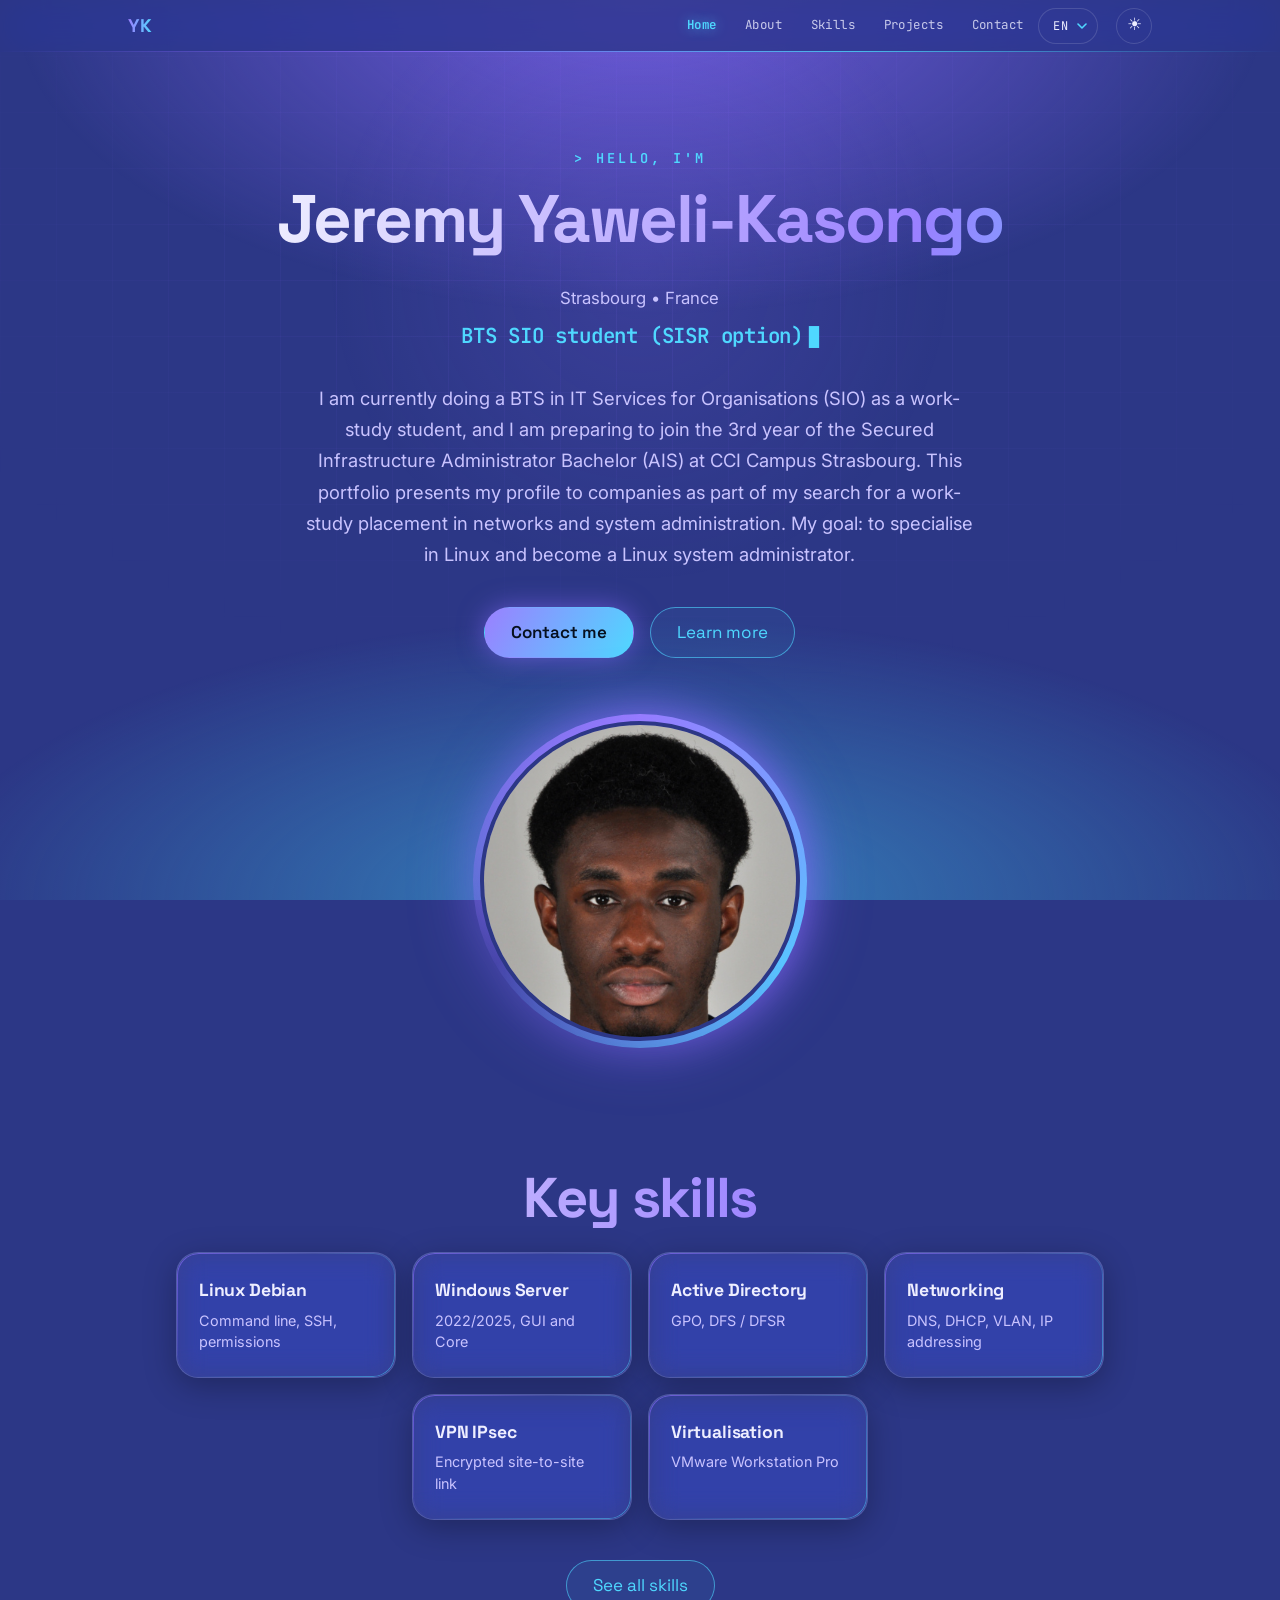
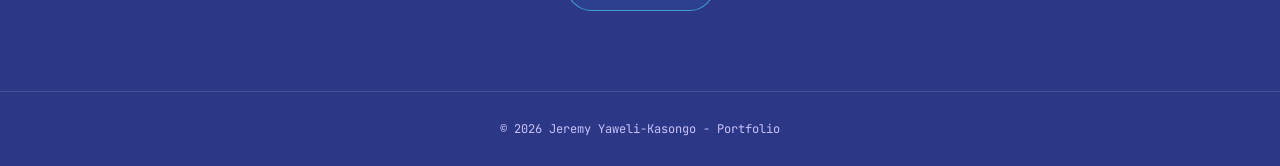
==== commit cc21fb8e: "Suppression de la langue arabe (traductions, police, regles droite-gauche) Co-Authored-By: Claude So" ====
--- a/index.html
+++ b/index.html
@@ -16,10 +16,10 @@
     <title>Accueil - Portfolio Jeremy Yaweli-Kasongo</title>
         <link rel="preconnect" href="https://fonts.googleapis.com">
     <link rel="preconnect" href="https://fonts.gstatic.com" crossorigin>
-    <link href="https://fonts.googleapis.com/css2?family=Inter:wght@400;600;700&family=Space+Grotesk:wght@500;600;700&family=JetBrains+Mono:wght@400;500&family=Noto+Sans+Arabic:wght@400;600;700&display=swap" rel="stylesheet">
-    <link rel="stylesheet" href="style.css?v=14">
-    <script src="i18n.js?v=14"></script>
-    <script src="script.js?v=14"></script>
+    <link href="https://fonts.googleapis.com/css2?family=Inter:wght@400;600;700&family=Space+Grotesk:wght@500;600;700&family=JetBrains+Mono:wght@400;500&display=swap" rel="stylesheet">
+    <link rel="stylesheet" href="style.css?v=15">
+    <script src="i18n.js?v=15"></script>
+    <script src="script.js?v=15"></script>
 </head>
 <body>
 
@@ -36,7 +36,6 @@
         <option value="pt">PT</option>
         <option value="el">EL</option>
         <option value="ru">RU</option>
-        <option value="ar">AR</option>
     </select>
     <button type="button" id="theme-btn" class="theme-btn" aria-label="Changer de thème"></button>
     <input type="checkbox" id="menu-toggle" class="menu-toggle" aria-label="Ouvrir le menu">
--- a/style.css
+++ b/style.css
@@ -1274,75 +1274,14 @@
         margin: 0;
     }
 }
-/* =====================================================================
-   LANGUES : police arabe et affichage de droite a gauche (RTL)
-   ===================================================================== */
-
-:root[lang="ar"] {
-    --font: "Noto Sans Arabic", "Segoe UI", Tahoma, sans-serif;
-    --font-head: "Noto Sans Arabic", "Segoe UI", Tahoma, sans-serif;
-    --font-mono: "Noto Sans Arabic", "Segoe UI", Tahoma, sans-serif;
-}
-
-/* L'espacement entre lettres casse la liaison des lettres arabes */
-:root[lang="ar"] * {
-    letter-spacing: 0 !important;
-}
-
-:root[dir="rtl"] .logo { margin-right: 0; margin-left: auto; }
-:root[dir="rtl"] .theme-btn,
-:root[dir="rtl"] .lang-select { margin-left: 0; margin-right: 14px; }
-
-:root[dir="rtl"] .lang-select {
-    padding: 0 14px 0 28px;
-    background-position: left 10px center;
-}
-
-:root[dir="rtl"] .card,
-:root[dir="rtl"] .case,
-:root[dir="rtl"] .skill-block,
-:root[dir="rtl"] .timeline,
-:root[dir="rtl"] .contact-card .contact-list {
-    text-align: right;
-}
-
-:root[dir="rtl"] .card ul,
-:root[dir="rtl"] .case-points {
-    padding-left: 0;
-    padding-right: 22px;
-}
+
+
+
+
 
 /* Frise : la ligne et les dates passent a droite */
-:root[dir="rtl"] .timeline::before {
-    left: auto;
-    right: calc(170px + 14px);
-}
-
-:root[dir="rtl"] .tl-date {
-    padding: 18px 0 0 12px;
-    text-align: left;
-}
-
-@media (max-width: 700px) {
-    :root[dir="rtl"] .timeline::before {
-        right: 11px;
-        left: auto;
-    }
-
-    :root[dir="rtl"] .tl-date {
-        padding: 0 0 6px;
-        text-align: right;
-    }
-
-    :root[dir="rtl"] .theme-btn,
-    :root[dir="rtl"] .lang-select {
-        margin: 0;
-    }
-
-    :root[dir="rtl"] .theme-btn { right: auto; left: 60px; }
-    :root[dir="rtl"] .lang-select { right: auto; left: 108px; }
-    :root[dir="rtl"] .menu-toggle { right: auto; left: 12px; }
-}
+
+
 /* ---- Correctif : le degrade du nom doit couvrir tout le texte (grand ecran) ---- */
 .name {
     display: inline-block;
@@ -1368,10 +1307,6 @@
     margin-bottom: 6px;
 }
 
-:root[dir="rtl"] .timeline .card ul.tl-points {
-    padding-left: 0;
-    padding-right: 20px;
-}
 /* =====================================================================
    COMPETENCES : blocs cliquables + fenetre avec fond assombri
    ===================================================================== */
@@ -1414,13 +1349,7 @@
     transform: translateX(4px);
 }
 
-:root[dir="rtl"] .skill-block .hint::after {
-    content: "\2190";
-}
-
-:root[dir="rtl"] .skill-block:hover .hint::after {
-    transform: translateX(-4px);
-}
+
 
 .skill-dialog {
     position: relative;
@@ -1503,14 +1432,7 @@
     outline-offset: 2px;
 }
 
-:root[dir="rtl"] .skill-dialog {
-    text-align: right;
-}
-
-:root[dir="rtl"] .dlg-close {
-    right: auto;
-    left: 16px;
-}
+
 
 body:has(dialog[open]) {
     overflow: hidden;
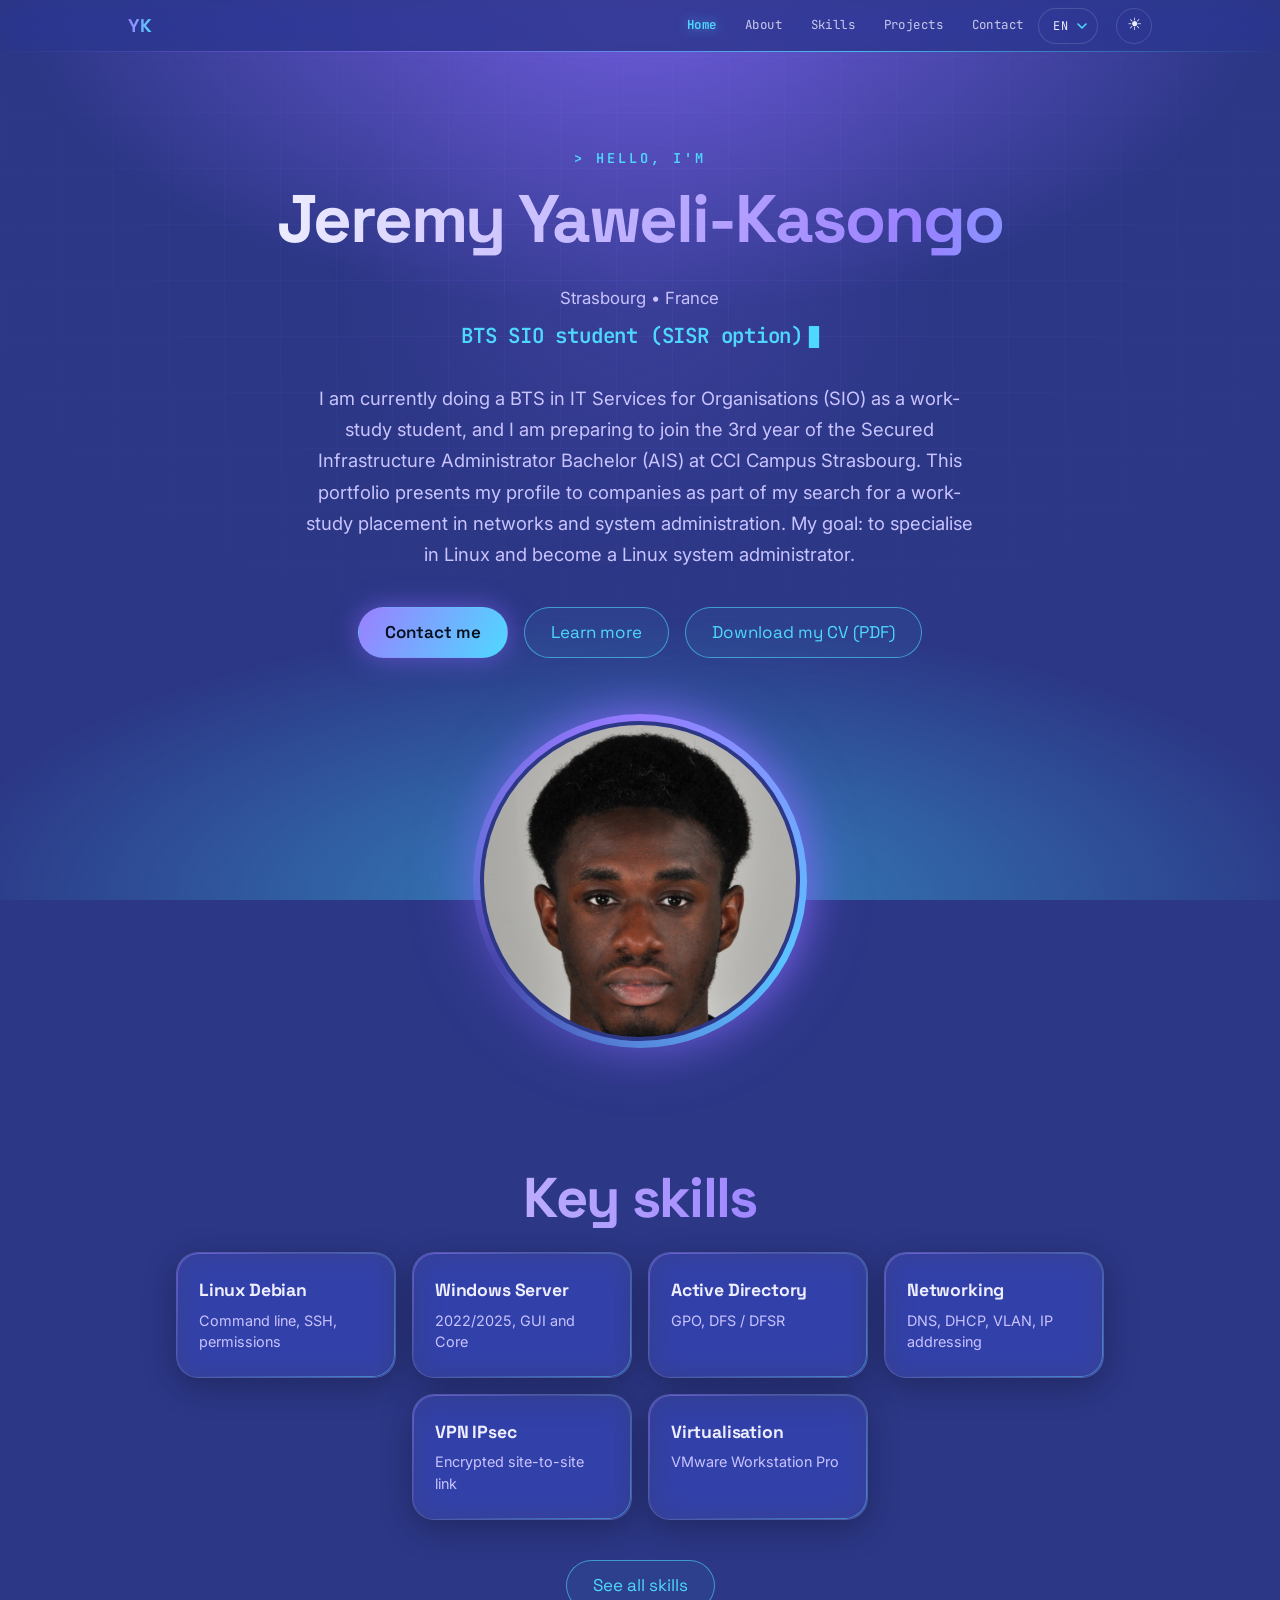
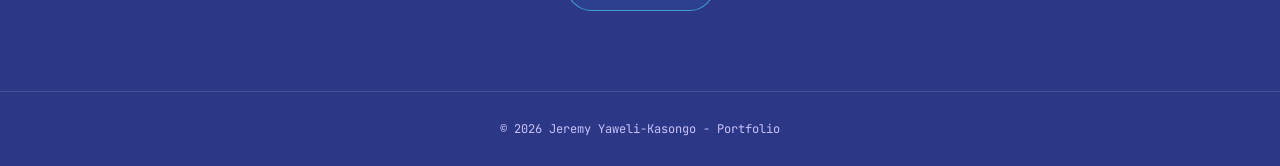
==== commit 8ab0d738: "Bouton de telechargement du CV (version publique sans date de naissance ni adresse) Co-Authored-By: " ====
--- a/index.html
+++ b/index.html
@@ -17,9 +17,9 @@
         <link rel="preconnect" href="https://fonts.googleapis.com">
     <link rel="preconnect" href="https://fonts.gstatic.com" crossorigin>
     <link href="https://fonts.googleapis.com/css2?family=Inter:wght@400;600;700&family=Space+Grotesk:wght@500;600;700&family=JetBrains+Mono:wght@400;500&display=swap" rel="stylesheet">
-    <link rel="stylesheet" href="style.css?v=15">
-    <script src="i18n.js?v=15"></script>
-    <script src="script.js?v=15"></script>
+    <link rel="stylesheet" href="style.css?v=16">
+    <script src="i18n.js?v=16"></script>
+    <script src="script.js?v=16"></script>
 </head>
 <body>
 
@@ -69,6 +69,7 @@
         <div class="hero-buttons">
             <a href="contact.html" class="btn primary">Me contacter</a>
             <a href="about.html" class="btn secondary">En savoir plus</a>
+            <a href="cv/CV-Jeremy-Yaweli-Kasongo.pdf" class="btn secondary" download>Télécharger mon CV (PDF)</a>
         </div>
     </div>
 
